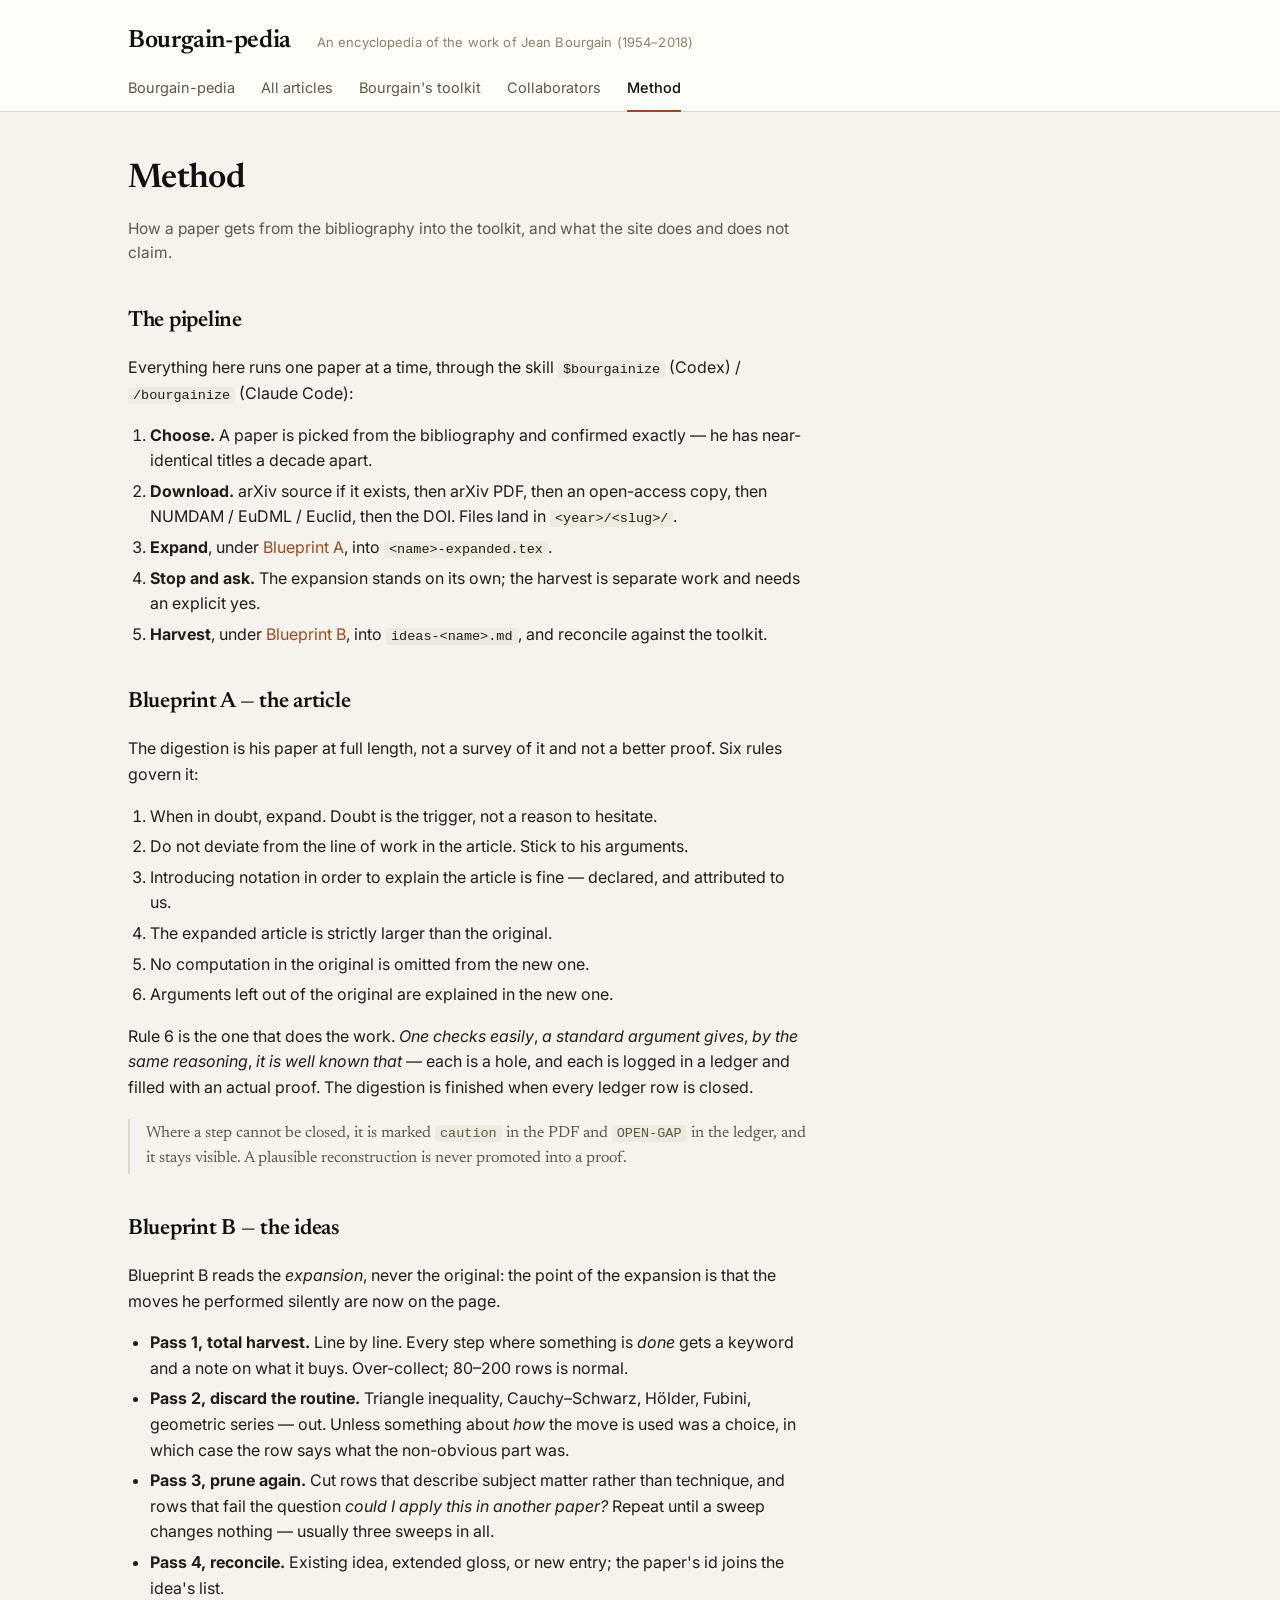
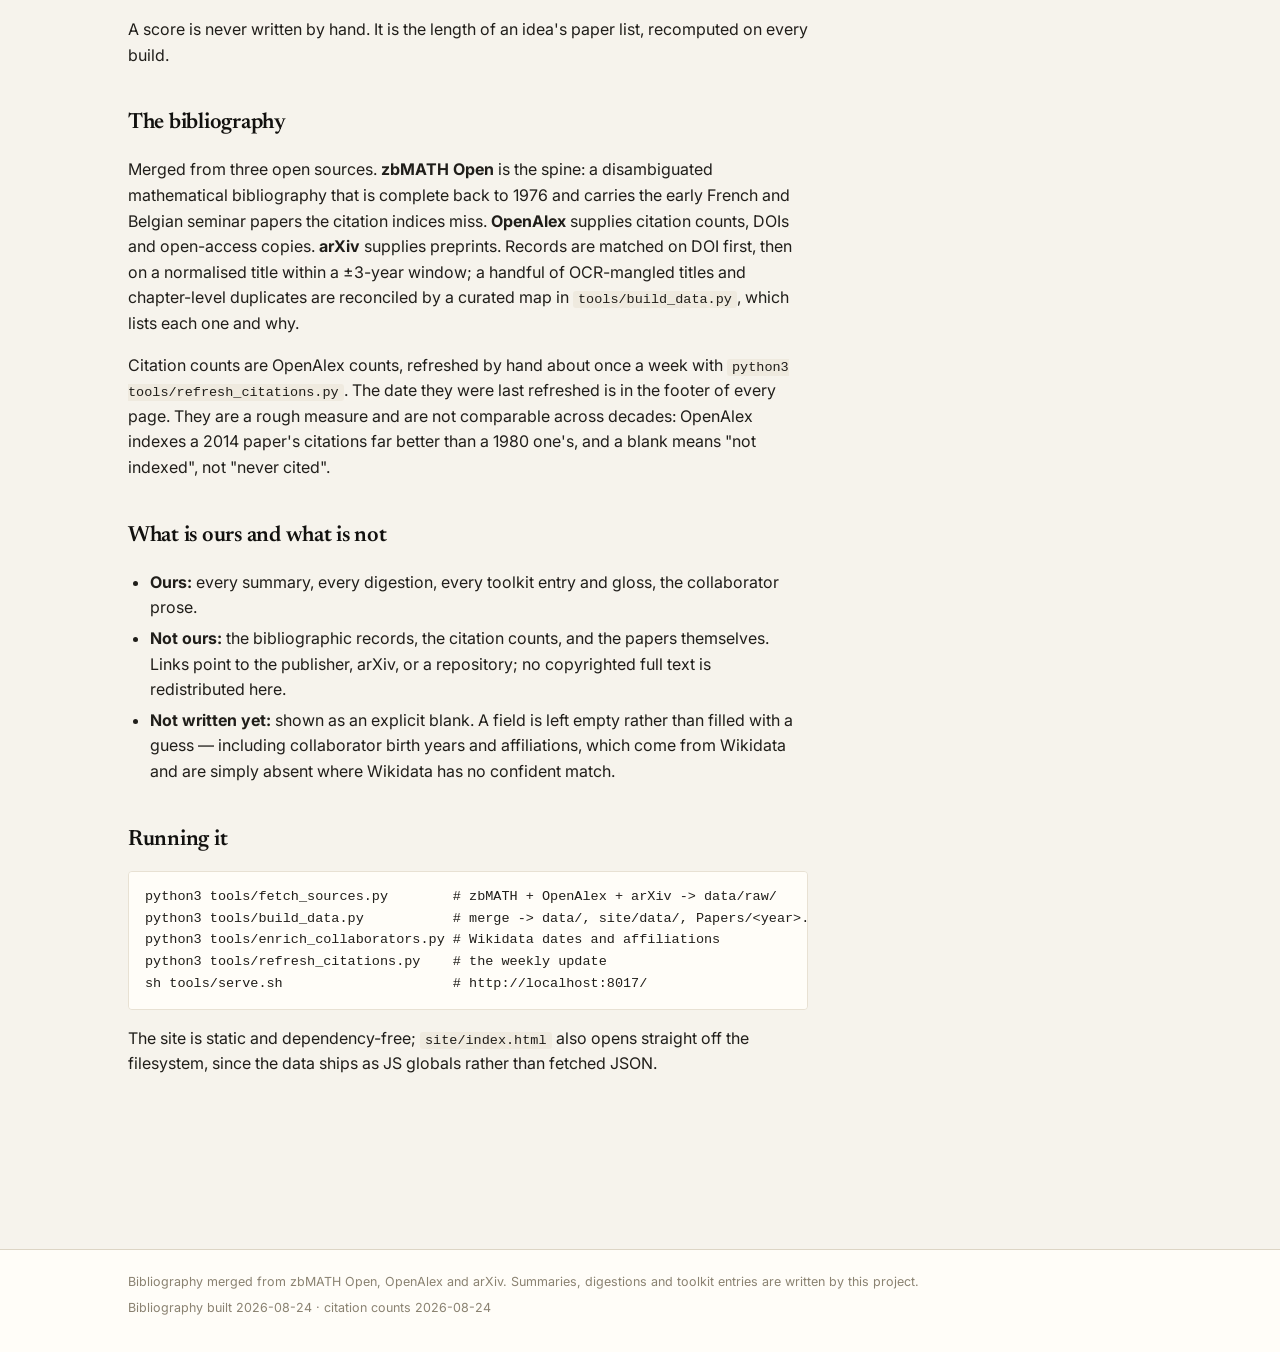
==== site/about.html @ bf78cb31 "Initial commit: bibliography, site, blueprints, and the first digestion An encyclopedia of Jean Bour" ====
<!doctype html>
<html lang="en">
<head>
<meta charset="utf-8">
<meta name="viewport" content="width=device-width, initial-scale=1">
<title>Method · Bourgain-pedia</title>
<link rel="preconnect" href="https://fonts.googleapis.com">
<link rel="preconnect" href="https://fonts.gstatic.com" crossorigin>
<link href="https://fonts.googleapis.com/css2?family=Newsreader:ital,opsz,wght@0,6..72,400;0,600;0,700;1,6..72,400&family=Inter:wght@400;500;600&display=swap" rel="stylesheet">
<link rel="stylesheet" href="assets/style.css">
</head>
<body>
<main>
  <h1 class="page-title">Method</h1>
  <p class="page-lede">
    How a paper gets from the bibliography into the toolkit, and what the site does and
    does not claim.
  </p>

  <div class="prose">
    <h2>The pipeline</h2>
    <p>
      Everything here runs one paper at a time, through the skill
      <code>$bourgainize</code> (Codex) / <code>/bourgainize</code> (Claude Code):
    </p>
    <ol>
      <li><strong>Choose.</strong> A paper is picked from the bibliography and confirmed
        exactly — he has near-identical titles a decade apart.</li>
      <li><strong>Download.</strong> arXiv source if it exists, then arXiv PDF, then an
        open-access copy, then NUMDAM / EuDML / Euclid, then the DOI. Files land in
        <code>&lt;year&gt;/&lt;slug&gt;/</code>.</li>
      <li><strong>Expand</strong>, under <a href="#blueprint-a">Blueprint A</a>, into
        <code>&lt;name&gt;-expanded.tex</code>.</li>
      <li><strong>Stop and ask.</strong> The expansion stands on its own; the harvest is
        separate work and needs an explicit yes.</li>
      <li><strong>Harvest</strong>, under <a href="#blueprint-b">Blueprint B</a>, into
        <code>ideas-&lt;name&gt;.md</code>, and reconcile against the toolkit.</li>
    </ol>

    <h2 id="blueprint-a">Blueprint A — the article</h2>
    <p>
      The digestion is his paper at full length, not a survey of it and not a better
      proof. Six rules govern it:
    </p>
    <ol>
      <li>When in doubt, expand. Doubt is the trigger, not a reason to hesitate.</li>
      <li>Do not deviate from the line of work in the article. Stick to his arguments.</li>
      <li>Introducing notation in order to explain the article is fine — declared, and
        attributed to us.</li>
      <li>The expanded article is strictly larger than the original.</li>
      <li>No computation in the original is omitted from the new one.</li>
      <li>Arguments left out of the original are explained in the new one.</li>
    </ol>
    <p>
      Rule 6 is the one that does the work. <em>One checks easily</em>, <em>a standard
      argument gives</em>, <em>by the same reasoning</em>, <em>it is well known that</em>
      — each is a hole, and each is logged in a ledger and filled with an actual proof.
      The digestion is finished when every ledger row is closed.
    </p>
    <blockquote>
      Where a step cannot be closed, it is marked <code>caution</code> in the PDF and
      <code>OPEN-GAP</code> in the ledger, and it stays visible. A plausible
      reconstruction is never promoted into a proof.
    </blockquote>

    <h2 id="blueprint-b">Blueprint B — the ideas</h2>
    <p>
      Blueprint B reads the <em>expansion</em>, never the original: the point of the
      expansion is that the moves he performed silently are now on the page.
    </p>
    <ul>
      <li><strong>Pass 1, total harvest.</strong> Line by line. Every step where
        something is <em>done</em> gets a keyword and a note on what it buys. Over-collect;
        80–200 rows is normal.</li>
      <li><strong>Pass 2, discard the routine.</strong> Triangle inequality,
        Cauchy–Schwarz, Hölder, Fubini, geometric series — out. Unless something about
        <em>how</em> the move is used was a choice, in which case the row says what the
        non-obvious part was.</li>
      <li><strong>Pass 3, prune again.</strong> Cut rows that describe subject matter
        rather than technique, and rows that fail the question <em>could I apply this in
        another paper?</em> Repeat until a sweep changes nothing — usually three sweeps in
        all.</li>
      <li><strong>Pass 4, reconcile.</strong> Existing idea, extended gloss, or new
        entry; the paper's id joins the idea's list.</li>
    </ul>
    <p>
      A score is never written by hand. It is the length of an idea's paper list,
      recomputed on every build.
    </p>

    <h2>The bibliography</h2>
    <p>
      Merged from three open sources. <strong>zbMATH Open</strong> is the spine: a
      disambiguated mathematical bibliography that is complete back to 1976 and carries
      the early French and Belgian seminar papers the citation indices miss.
      <strong>OpenAlex</strong> supplies citation counts, DOIs and open-access copies.
      <strong>arXiv</strong> supplies preprints. Records are matched on DOI first, then
      on a normalised title within a ±3-year window; a handful of OCR-mangled titles and
      chapter-level duplicates are reconciled by a curated map in
      <code>tools/build_data.py</code>, which lists each one and why.
    </p>
    <p>
      Citation counts are OpenAlex counts, refreshed by hand about once a week with
      <code>python3 tools/refresh_citations.py</code>. The date they were last refreshed
      is in the footer of every page. They are a rough measure and are not comparable
      across decades: OpenAlex indexes a 2014 paper's citations far better than a 1980
      one's, and a blank means "not indexed", not "never cited".
    </p>

    <h2>What is ours and what is not</h2>
    <ul>
      <li><strong>Ours:</strong> every summary, every digestion, every toolkit entry and
        gloss, the collaborator prose.</li>
      <li><strong>Not ours:</strong> the bibliographic records, the citation counts, and
        the papers themselves. Links point to the publisher, arXiv, or a repository; no
        copyrighted full text is redistributed here.</li>
      <li><strong>Not written yet:</strong> shown as an explicit blank. A field is left
        empty rather than filled with a guess — including collaborator birth years and
        affiliations, which come from Wikidata and are simply absent where Wikidata has
        no confident match.</li>
    </ul>

    <h2>Running it</h2>
    <pre><code>python3 tools/fetch_sources.py        # zbMATH + OpenAlex + arXiv -> data/raw/
python3 tools/build_data.py           # merge -> data/, site/data/, Papers/&lt;year&gt;.md
python3 tools/enrich_collaborators.py # Wikidata dates and affiliations
python3 tools/refresh_citations.py    # the weekly update
sh tools/serve.sh                     # http://localhost:8017/</code></pre>
    <p>
      The site is static and dependency-free; <code>site/index.html</code> also opens
      straight off the filesystem, since the data ships as JS globals rather than fetched
      JSON.
    </p>
  </div>
</main>

<script src="data/papers.js"></script>
<script src="assets/app.js"></script>
<script>BP.layout("about");</script>
</body>
</html>
---- site/assets/style.css ----
/* ------------------------------------------------------------------
   Bourgain-pedia — beige / sepia, quiet, typographic.
   One stylesheet for every page.
------------------------------------------------------------------ */

:root {
  /* paper */
  --paper:        #f6f3ec;
  --paper-raised: #fffdf8;
  --paper-sunk:   #efeadf;
  --rule:         #ddd5c5;
  --rule-soft:    #e8e1d3;

  /* ink */
  --ink:          #201e1a;
  --ink-strong:   #12110f;
  --ink-soft:     #5d5749;
  --ink-faint:    #8a8271;

  /* sepia accent */
  --accent:       #9c4a21;
  --accent-warm:  #b4552d;
  --accent-tint:  #f0e3d6;

  --serif: "Newsreader", ui-serif, "Iowan Old Style", "Palatino Linotype",
           Palatino, "Book Antiqua", Georgia, serif;
  --sans:  "Inter", -apple-system, BlinkMacSystemFont, "Segoe UI", Roboto,
           "Helvetica Neue", Arial, sans-serif;
  --mono:  ui-monospace, SFMono-Regular, "SF Mono", Menlo, Consolas, monospace;

  --measure: 68ch;
  --rail: 200px;
}

* { box-sizing: border-box; }

html { -webkit-text-size-adjust: 100%; }

body {
  margin: 0;
  background: var(--paper);
  color: var(--ink);
  font-family: var(--sans);
  font-size: 16px;
  line-height: 1.6;
  font-feature-settings: "kern" 1, "liga" 1;
  -webkit-font-smoothing: antialiased;
}

a { color: var(--accent); text-decoration: none; }
a:hover { text-decoration: underline; text-underline-offset: 2px; }

/* ---------------------------------------------------------- masthead */

header.masthead {
  border-bottom: 1px solid var(--rule);
  background: var(--paper-raised);
}

.masthead-inner {
  max-width: 1080px;
  margin: 0 auto;
  padding: 22px 28px 0;
  display: flex;
  flex-wrap: wrap;
  align-items: baseline;
  gap: 8px 26px;
}

.wordmark {
  font-family: var(--serif);
  font-size: 25px;
  font-weight: 600;
  letter-spacing: -0.015em;
  color: var(--ink-strong);
  white-space: nowrap;
}
.wordmark:hover { text-decoration: none; color: var(--accent); }

.tagline {
  font-size: 13px;
  color: var(--ink-faint);
  letter-spacing: 0.01em;
  flex: 1 1 240px;
}

nav.primary {
  max-width: 1080px;
  margin: 0 auto;
  padding: 14px 28px 0;
  display: flex;
  gap: 26px;
  flex-wrap: wrap;
}

nav.primary a {
  display: block;
  padding-bottom: 11px;
  margin-bottom: -1px;
  color: var(--ink-soft);
  font-size: 14.5px;
  border-bottom: 2px solid transparent;
}
nav.primary a:hover { color: var(--ink-strong); text-decoration: none; }
nav.primary a[aria-current="page"] {
  color: var(--ink-strong);
  border-bottom-color: var(--accent);
  font-weight: 500;
}

/* ------------------------------------------------------------- shell */

main {
  max-width: 1080px;
  margin: 0 auto;
  padding: 40px 28px 96px;
}

.page-title {
  font-family: var(--serif);
  font-size: 34px;
  font-weight: 600;
  letter-spacing: -0.02em;
  color: var(--ink-strong);
  margin: 0 0 10px;
}

.page-lede {
  max-width: var(--measure);
  color: var(--ink-soft);
  font-size: 15.5px;
  margin: 0 0 34px;
}

.eyebrow {
  font-size: 11.5px;
  text-transform: uppercase;
  letter-spacing: 0.13em;
  color: var(--ink-faint);
  font-weight: 600;
  margin: 0 0 10px;
}

/* ------------------------------------------------------------ layout */

.with-rail {
  display: grid;
  grid-template-columns: var(--rail) minmax(0, 1fr);
  gap: 48px;
  align-items: start;
}

.rail {
  position: sticky;
  top: 22px;
  max-height: calc(100vh - 44px);
  overflow-y: auto;
  padding-right: 6px;
}

.rail-heading {
  font-size: 11.5px;
  text-transform: uppercase;
  letter-spacing: 0.13em;
  color: var(--ink-faint);
  font-weight: 600;
  margin: 0 0 12px;
}

.rail-list { list-style: none; margin: 0 0 26px; padding: 0; }

.rail-list button {
  width: 100%;
  display: flex;
  justify-content: space-between;
  align-items: baseline;
  gap: 10px;
  background: none;
  border: 0;
  border-left: 2px solid transparent;
  padding: 4px 8px 4px 10px;
  font: inherit;
  font-size: 14.5px;
  color: var(--ink-soft);
  cursor: pointer;
  text-align: left;
  font-variant-numeric: tabular-nums;
}
.rail-list button:hover { color: var(--ink-strong); background: var(--paper-sunk); }
.rail-list button[aria-current="true"] {
  color: var(--accent);
  border-left-color: var(--accent);
  font-weight: 600;
  background: var(--accent-tint);
}
.rail-list .count { font-size: 12px; color: var(--ink-faint); }
.rail-list button[aria-current="true"] .count { color: var(--accent-warm); }

/* letter rail for the collaborators page */
.letter-grid {
  display: grid;
  grid-template-columns: repeat(auto-fill, minmax(38px, 1fr));
  gap: 4px;
  margin: 0 0 26px;
  padding: 0;
  list-style: none;
}
.letter-grid button {
  width: 100%;
  aspect-ratio: 1;
  display: grid;
  place-items: center;
  background: var(--paper-raised);
  border: 1px solid var(--rule-soft);
  border-radius: 3px;
  font: 600 14px/1 var(--sans);
  color: var(--ink-soft);
  cursor: pointer;
}
.letter-grid button:hover { border-color: var(--rule); color: var(--ink-strong); }
.letter-grid button[disabled] { opacity: 0.32; cursor: default; }
.letter-grid button[aria-current="true"] {
  background: var(--accent); border-color: var(--accent); color: #fffdf8;
}

/* ------------------------------------------------------------ search */

.toolbar {
  display: flex;
  flex-wrap: wrap;
  gap: 12px;
  align-items: center;
  margin: 0 0 26px;
  padding-bottom: 18px;
  border-bottom: 1px solid var(--rule-soft);
}

.search {
  flex: 1 1 260px;
  min-width: 200px;
  padding: 9px 12px;
  font: inherit;
  font-size: 14.5px;
  color: var(--ink);
  background: var(--paper-raised);
  border: 1px solid var(--rule);
  border-radius: 3px;
}
.search:focus { outline: 2px solid var(--accent-tint); border-color: var(--accent-warm); }
.search::placeholder { color: var(--ink-faint); }

.sortbar { display: flex; gap: 4px; align-items: center; }
.sortbar span { font-size: 12.5px; color: var(--ink-faint); margin-right: 4px; }
.sortbar button {
  background: none; border: 1px solid transparent; border-radius: 3px;
  padding: 5px 9px; font: inherit; font-size: 13px; color: var(--ink-soft); cursor: pointer;
}
.sortbar button:hover { background: var(--paper-sunk); }
.sortbar button[aria-pressed="true"] {
  color: var(--accent); border-color: var(--rule); background: var(--paper-raised); font-weight: 600;
}

.result-count { font-size: 13px; color: var(--ink-faint); margin: 0 0 4px; }

/* ------------------------------------------------------------ papers */

.year-heading {
  font-family: var(--serif);
  font-size: 27px;
  font-weight: 600;
  letter-spacing: -0.01em;
  color: var(--ink-strong);
  margin: 6px 0 4px;
  font-variant-numeric: tabular-nums;
}
.year-sub { font-size: 13px; color: var(--ink-faint); margin: 0 0 26px; }

.paper-list { list-style: none; margin: 0; padding: 0; }

.paper {
  padding: 4px 0 0;
  border-top: 1px solid var(--rule-soft);
  margin-top: 26px;
  padding-top: 26px;
}
.paper:first-child { border-top: 0; margin-top: 0; padding-top: 0; }

.paper-head {
  display: flex;
  align-items: baseline;
  gap: 18px;
  justify-content: space-between;
}

.paper-title {
  font-family: var(--serif);
  font-size: 20.5px;
  font-weight: 700;
  line-height: 1.32;
  letter-spacing: -0.011em;
  color: var(--ink-strong);
  margin: 0;
  flex: 1 1 auto;
}

/* the citation badge — refreshed weekly from OpenAlex */
.cites {
  flex: 0 0 auto;
  font-family: var(--sans);
  font-size: 12px;
  font-variant-numeric: tabular-nums;
  color: var(--accent);
  background: var(--accent-tint);
  border: 1px solid #e3d2c2;
  border-radius: 999px;
  padding: 2px 10px;
  white-space: nowrap;
}
.cites.none { color: var(--ink-faint); background: var(--paper-sunk); border-color: var(--rule-soft); }
.cites b { font-weight: 600; }

.paper-authors {
  margin: 9px 0 0;
  font-size: 14.5px;
  color: var(--ink);
}
.paper-authors .self { color: var(--ink-faint); }

.paper-ref {
  margin: 3px 0 0;
  font-family: var(--serif);
  font-size: 15px;
  font-style: italic;
  color: var(--ink-soft);
}

.paper-meta {
  margin: 8px 0 0;
  font-size: 12.5px;
  color: var(--ink-faint);
  display: flex;
  flex-wrap: wrap;
  gap: 4px 12px;
}
.paper-meta code { font-family: var(--mono); font-size: 11.5px; }

/* the two placeholder slots the project fills in */
.slot {
  margin: 14px 0 0;
  padding: 0 0 0 14px;
  border-left: 2px solid var(--rule-soft);
}
.slot-label {
  font-size: 11px;
  text-transform: uppercase;
  letter-spacing: 0.12em;
  color: var(--ink-faint);
  font-weight: 600;
  margin: 0 0 3px;
}
.slot-body { margin: 0; font-size: 15px; color: var(--ink); }
.slot-body.empty { color: var(--ink-faint); font-style: italic; }
.slot.filled { border-left-color: var(--accent-warm); }

.paper-links {
  margin: 14px 0 0;
  display: flex;
  flex-wrap: wrap;
  gap: 6px 8px;
  align-items: center;
}

.chip {
  display: inline-block;
  font-size: 12.5px;
  line-height: 1;
  padding: 6px 11px;
  border: 1px solid var(--rule);
  border-radius: 999px;
  background: var(--paper-raised);
  color: var(--ink-soft);
}
.chip:hover { border-color: var(--accent-warm); color: var(--accent); text-decoration: none; }
.chip.primary { border-color: var(--accent-warm); color: var(--accent); font-weight: 500; }
.chip.tag { border-style: dashed; color: var(--ink-faint); }
.chip.tag:hover { border-color: var(--rule); color: var(--ink-faint); }

/* ------------------------------------------------------- collaborators */

.person {
  border-top: 1px solid var(--rule-soft);
  margin-top: 22px;
  padding-top: 22px;
}
.person:first-child { border-top: 0; margin-top: 0; padding-top: 0; }

.person-head { display: flex; align-items: baseline; gap: 14px; justify-content: space-between; }

.person-name {
  font-family: var(--serif);
  font-size: 19px;
  font-weight: 700;
  color: var(--ink-strong);
  margin: 0;
}
.person-dates { font-size: 13.5px; color: var(--ink-faint); font-variant-numeric: tabular-nums; }
.person-inst { margin: 5px 0 0; font-size: 14px; color: var(--ink-soft); }
.person-bio  { margin: 7px 0 0; font-size: 15px; max-width: var(--measure); }
.person-bio.empty { color: var(--ink-faint); font-style: italic; }
.person-papers { margin: 9px 0 0; font-size: 13px; color: var(--ink-faint); }
.person-papers a { color: var(--ink-soft); }

.score {
  flex: 0 0 auto;
  font-size: 12px;
  font-variant-numeric: tabular-nums;
  color: var(--accent);
  background: var(--accent-tint);
  border: 1px solid #e3d2c2;
  border-radius: 999px;
  padding: 2px 10px;
  white-space: nowrap;
}

/* ------------------------------------------------------------ toolkit */

.idea {
  border-top: 1px solid var(--rule-soft);
  margin-top: 22px;
  padding-top: 22px;
}
.idea:first-child { border-top: 0; margin-top: 0; padding-top: 0; }
.idea-head { display: flex; align-items: baseline; gap: 14px; justify-content: space-between; }
.idea-name {
  font-family: var(--serif); font-size: 19px; font-weight: 700;
  color: var(--ink-strong); margin: 0;
}
.idea-gloss { margin: 6px 0 0; font-size: 15px; max-width: var(--measure); }
.idea-gloss.empty { color: var(--ink-faint); font-style: italic; }

.stratum {
  margin: 44px 0 0;
  padding: 0 0 2px;
}
.stratum > h2 {
  font-family: var(--serif);
  font-size: 22px;
  font-weight: 600;
  color: var(--ink-strong);
  margin: 0 0 3px;
}
.stratum > p.stratum-note {
  margin: 0 0 20px; font-size: 14px; color: var(--ink-soft); max-width: var(--measure);
}

/* -------------------------------------------------------------- misc */

.empty-state {
  border: 1px dashed var(--rule);
  border-radius: 4px;
  background: var(--paper-raised);
  padding: 26px 28px;
  color: var(--ink-soft);
  font-size: 15px;
  max-width: var(--measure);
}
.empty-state p { margin: 0 0 12px; }
.empty-state p:last-child { margin: 0; }
.empty-state code {
  font-family: var(--mono); font-size: 13px;
  background: var(--paper-sunk); padding: 1px 5px; border-radius: 3px;
}

.stats {
  display: grid;
  grid-template-columns: repeat(auto-fit, minmax(150px, 1fr));
  gap: 1px;
  background: var(--rule-soft);
  border: 1px solid var(--rule-soft);
  border-radius: 4px;
  overflow: hidden;
  margin: 0 0 40px;
}
.stat { background: var(--paper-raised); padding: 18px 20px; }
.stat .n {
  font-family: var(--serif); font-size: 27px; font-weight: 600;
  color: var(--ink-strong); font-variant-numeric: tabular-nums; display: block;
  letter-spacing: -0.02em;
}
.stat .k {
  font-size: 11.5px; text-transform: uppercase; letter-spacing: 0.1em;
  color: var(--ink-faint); font-weight: 600; margin-top: 3px; display: block;
}

.prose { max-width: var(--measure); font-size: 16px; }
.prose h2 {
  font-family: var(--serif); font-size: 22px; font-weight: 600;
  color: var(--ink-strong); margin: 38px 0 10px; letter-spacing: -0.012em;
}
.prose h3 { font-size: 15px; font-weight: 600; margin: 24px 0 6px; color: var(--ink-strong); }
.prose p, .prose li { color: var(--ink); }
.prose ul, .prose ol { padding-left: 22px; }
.prose li { margin: 5px 0; }
.prose code {
  font-family: var(--mono); font-size: 13.5px;
  background: var(--paper-sunk); padding: 1px 5px; border-radius: 3px;
}
.prose pre {
  background: var(--paper-raised); border: 1px solid var(--rule-soft);
  border-radius: 4px; padding: 14px 16px; overflow-x: auto; font-size: 13px;
}
.prose pre code { background: none; padding: 0; }
.prose blockquote {
  margin: 18px 0; padding: 2px 0 2px 16px;
  border-left: 2px solid var(--rule); color: var(--ink-soft);
  font-family: var(--serif); font-size: 16px;
}

footer.colophon {
  border-top: 1px solid var(--rule);
  background: var(--paper-raised);
  margin-top: 60px;
}
.colophon-inner {
  max-width: 1080px; margin: 0 auto; padding: 22px 28px 34px;
  font-size: 12.5px; color: var(--ink-faint);
  display: flex; flex-wrap: wrap; gap: 6px 22px; justify-content: space-between;
}

.jump-top {
  display: inline-block; margin-top: 34px; font-size: 13px; color: var(--ink-faint);
}

@media (max-width: 820px) {
  .with-rail { grid-template-columns: 1fr; gap: 26px; }
  .rail { position: static; max-height: none; }
  .rail-list { display: flex; flex-wrap: wrap; gap: 2px; margin-bottom: 18px; }
  .rail-list li { flex: 0 0 auto; }
  .rail-list button { width: auto; border-left: 0; border-bottom: 2px solid transparent; }
  .rail-list button[aria-current="true"] { border-left: 0; border-bottom-color: var(--accent); }
  .page-title { font-size: 28px; }
  main { padding: 28px 20px 72px; }
  .masthead-inner, nav.primary, .colophon-inner { padding-left: 20px; padding-right: 20px; }
}

@media print {
  .rail, nav.primary, .toolbar, footer.colophon { display: none; }
  body { background: #fff; }
}

/* year index — the default view of "All articles" */
.year-index {
  display: grid;
  grid-template-columns: repeat(auto-fill, minmax(112px, 1fr));
  gap: 8px;
}
.year-index .year-cell {
  display: flex;
  flex-direction: column;
  gap: 1px;
  padding: 12px 13px;
  background: var(--paper-raised);
  border: 1px solid var(--rule-soft);
  border-radius: 4px;
  cursor: pointer;
  text-align: left;
  font: inherit;
}
.year-index .year-cell:hover {
  border-color: var(--accent-warm);
  background: var(--accent-tint);
}
.year-index .y {
  font-family: var(--serif);
  font-size: 20px;
  font-weight: 600;
  color: var(--ink-strong);
  font-variant-numeric: tabular-nums;
  letter-spacing: -0.01em;
}
.year-index .c {
  font-size: 11.5px;
  color: var(--ink-faint);
  font-variant-numeric: tabular-nums;
}
.year-index .year-cell:hover .y { color: var(--accent); }

.stat .n.small { font-size: 21px; white-space: nowrap; }
.person-papers a.more { color: var(--accent); }
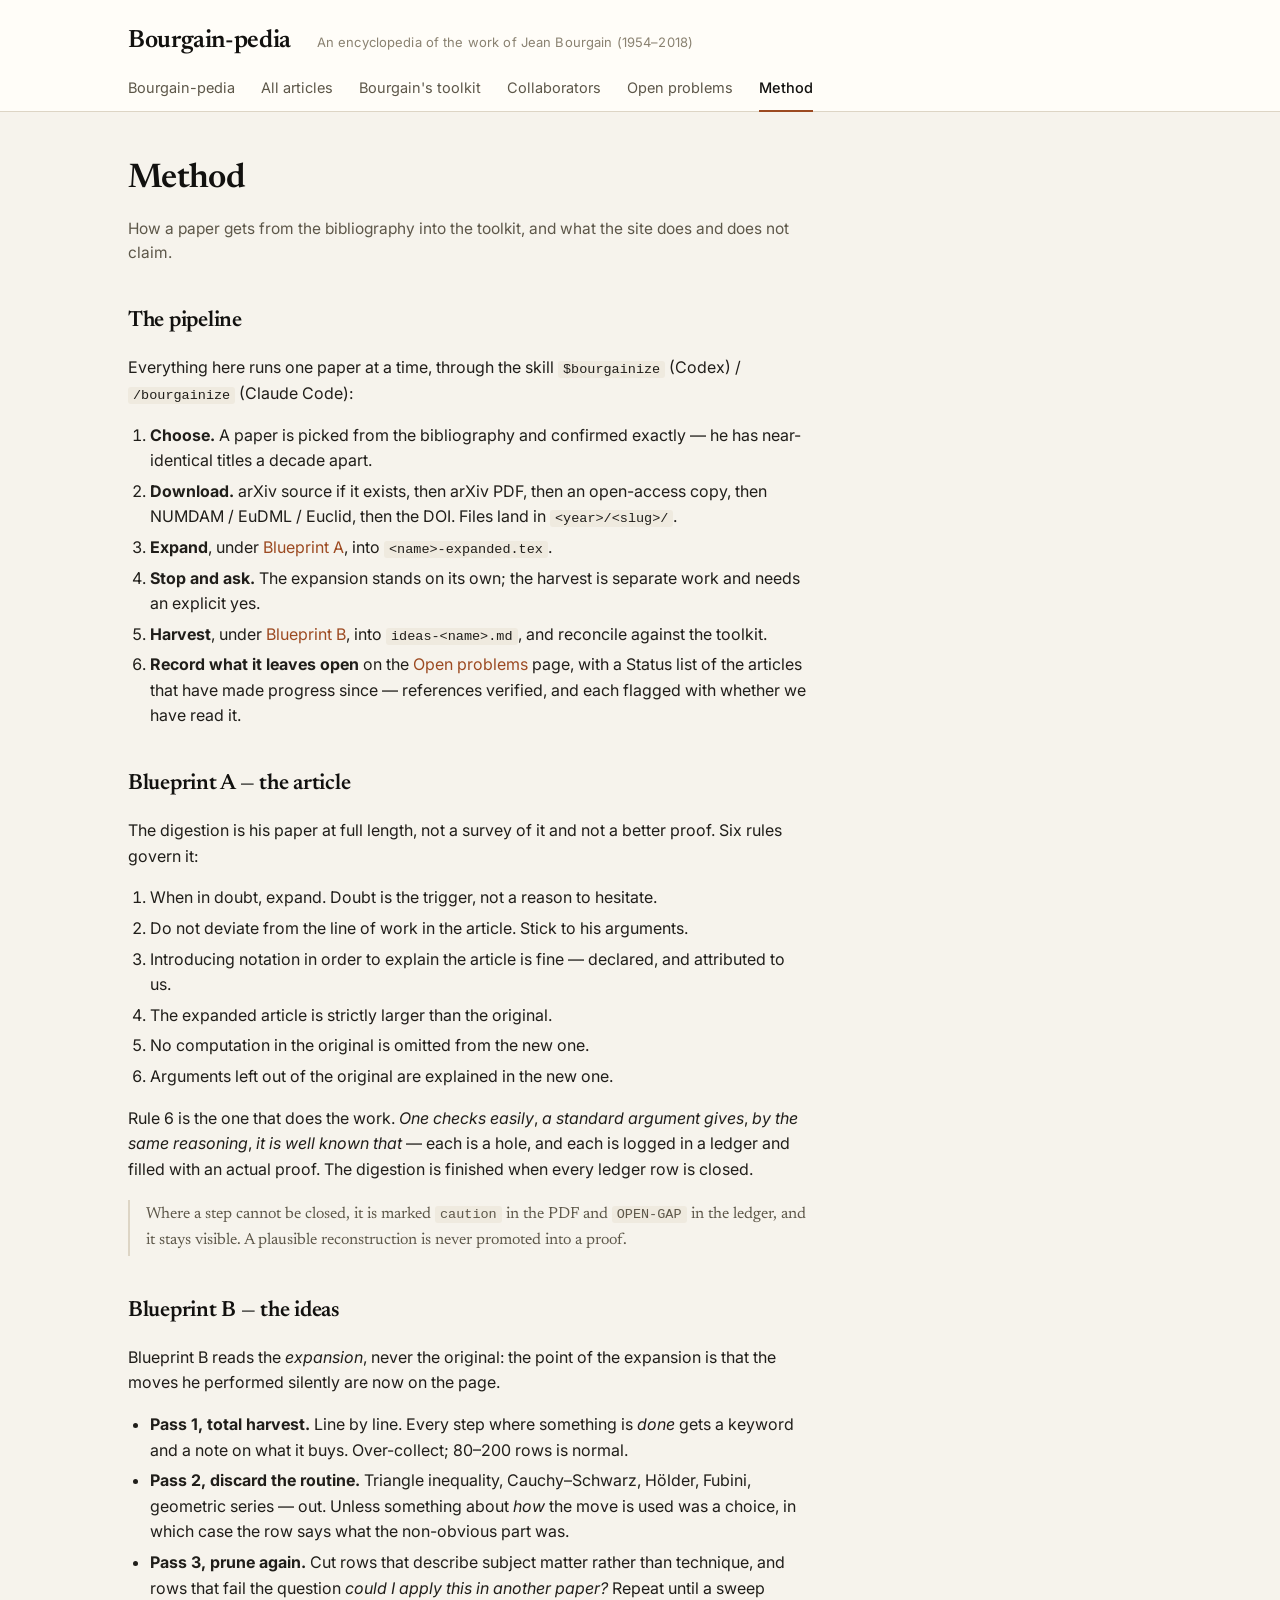
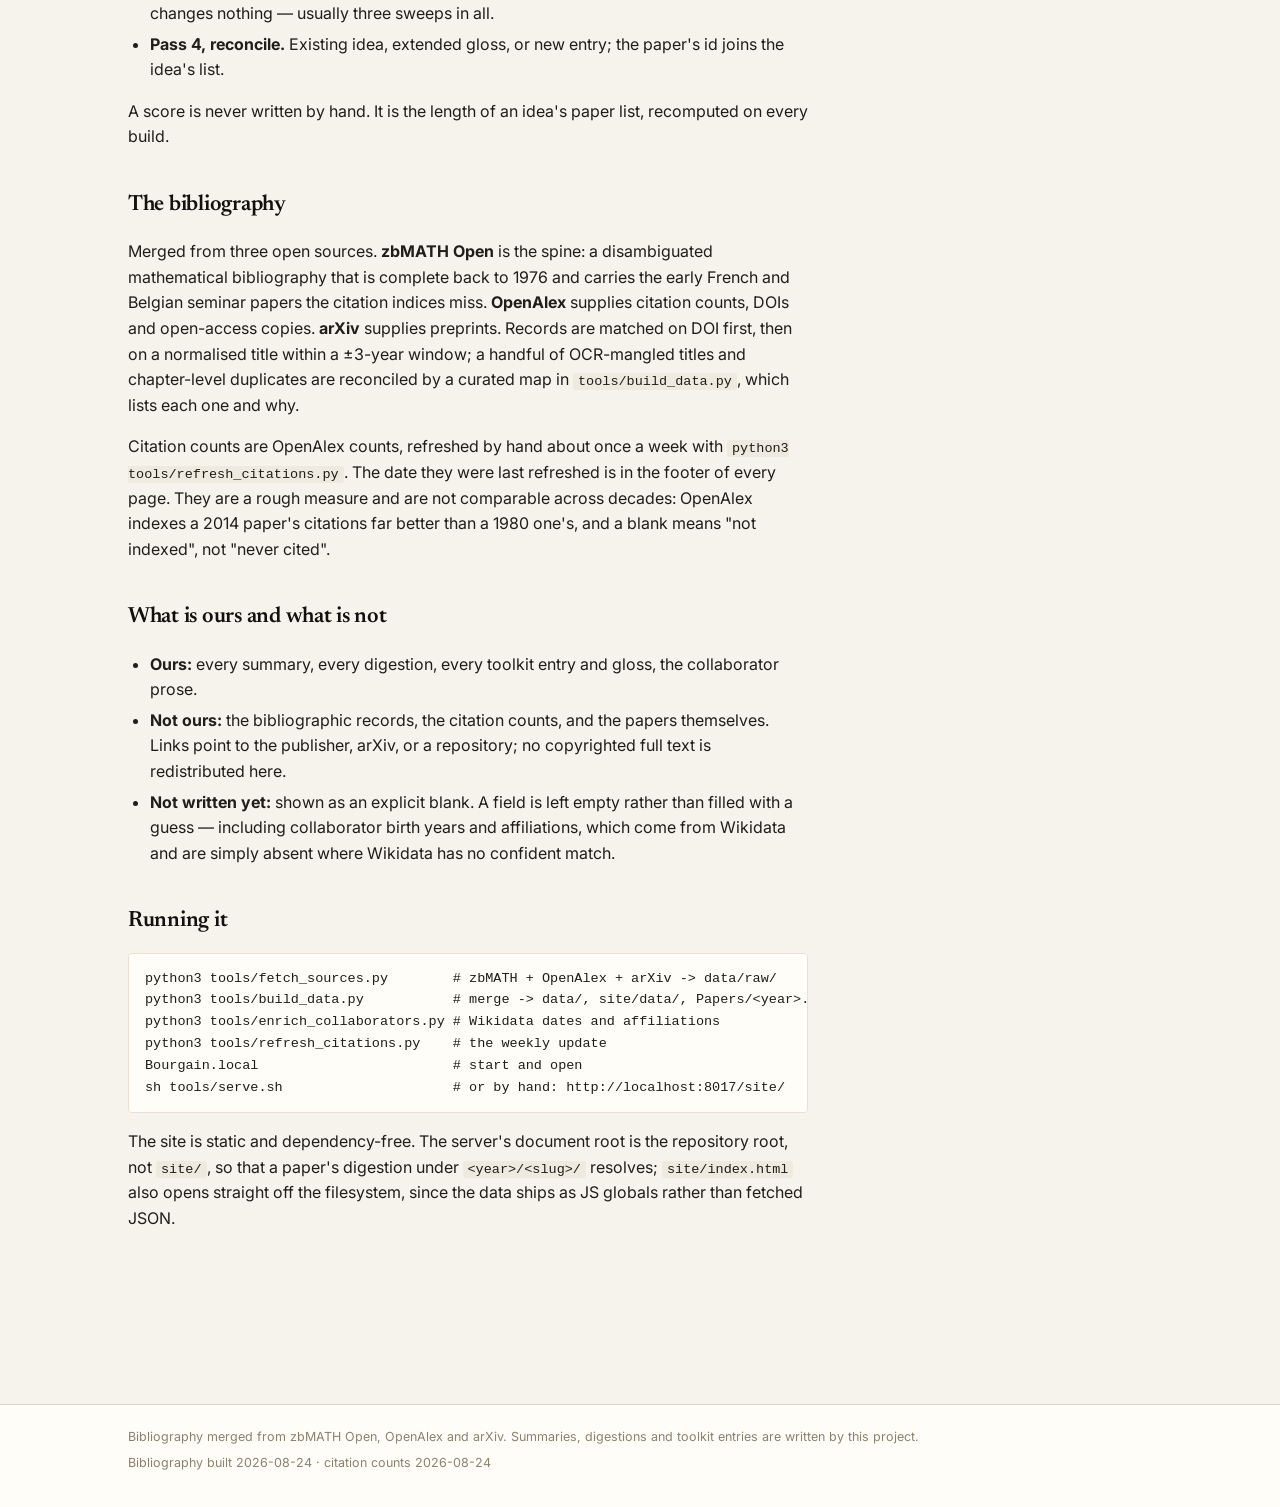
==== commit 2b969fac: "Finish Blueprint A on Bourgain-Wolff; add the Open problems page Blueprint A, complete. Ledger: 80 c" ====
--- a/site/about.html
+++ b/site/about.html
@@ -35,6 +35,10 @@
         separate work and needs an explicit yes.</li>
       <li><strong>Harvest</strong>, under <a href="#blueprint-b">Blueprint B</a>, into
         <code>ideas-&lt;name&gt;.md</code>, and reconcile against the toolkit.</li>
+      <li><strong>Record what it leaves open</strong> on the
+        <a href="problems.html">Open problems</a> page, with a Status list of the
+        articles that have made progress since — references verified, and each flagged
+        with whether we have read it.</li>
     </ol>
 
     <h2 id="blueprint-a">Blueprint A — the article</h2>
@@ -125,9 +129,12 @@
 python3 tools/build_data.py           # merge -> data/, site/data/, Papers/&lt;year&gt;.md
 python3 tools/enrich_collaborators.py # Wikidata dates and affiliations
 python3 tools/refresh_citations.py    # the weekly update
-sh tools/serve.sh                     # http://localhost:8017/</code></pre>
+Bourgain.local                        # start and open
+sh tools/serve.sh                     # or by hand: http://localhost:8017/site/</code></pre>
     <p>
-      The site is static and dependency-free; <code>site/index.html</code> also opens
+      The site is static and dependency-free. The server's document root is the repository
+      root, not <code>site/</code>, so that a paper's digestion under
+      <code>&lt;year&gt;/&lt;slug&gt;/</code> resolves; <code>site/index.html</code> also opens
       straight off the filesystem, since the data ships as JS globals rather than fetched
       JSON.
     </p>
--- a/site/assets/style.css
+++ b/site/assets/style.css
@@ -587,3 +587,75 @@
 
 .stat .n.small { font-size: 21px; white-space: nowrap; }
 .person-papers a.more { color: var(--accent); }
+
+.slot-body .dpath {
+  font-family: var(--mono);
+  font-size: 11.5px;
+  color: var(--ink-faint);
+  word-break: break-all;
+}
+
+/* ------------------------------------------------------- open problems */
+
+.prob-field {
+  margin: 4px 0 0;
+  font-size: 11.5px;
+  text-transform: uppercase;
+  letter-spacing: 0.11em;
+  color: var(--ink-faint);
+  font-weight: 600;
+}
+.prob-quote {
+  margin: 12px 0 0;
+  padding: 2px 0 2px 14px;
+  border-left: 2px solid var(--rule);
+  font-family: var(--serif);
+  font-size: 15.5px;
+  font-style: italic;
+  color: var(--ink-soft);
+  max-width: var(--measure);
+}
+.prob-partial { margin: 4px 0 0; padding-left: 20px; font-size: 14.5px; max-width: var(--measure); }
+.prob-partial li { margin: 4px 0; }
+.prob-status {
+  margin: 12px 0 0;
+  font-size: 13.5px;
+  color: var(--ink-soft);
+  max-width: var(--measure);
+  background: var(--paper-sunk);
+  border-radius: 3px;
+  padding: 9px 12px;
+}
+
+.prog-list { list-style: none; margin: 4px 0 0; padding: 0; }
+.prog {
+  display: grid;
+  grid-template-columns: 92px minmax(0, 1fr);
+  gap: 12px;
+  padding: 10px 0;
+  border-top: 1px dotted var(--rule-soft);
+}
+.prog:first-child { border-top: 0; }
+.prog .kind {
+  font-size: 10.5px;
+  text-transform: uppercase;
+  letter-spacing: 0.08em;
+  font-weight: 600;
+  padding: 3px 0 0;
+}
+.kind-resolves { color: var(--accent); }
+.kind-positive { color: #2e6b4f; }
+.kind-partial  { color: var(--ink-faint); }
+.prog-ref  { margin: 0; font-size: 14.5px; }
+.prog-what { margin: 4px 0 0; font-size: 14px; color: var(--ink-soft); max-width: var(--measure); }
+.prog-prov { margin: 4px 0 0; font-size: 11.5px; color: var(--ink-faint); }
+.prog-prov strong { color: var(--accent-warm); font-weight: 600; }
+
+.score.status-solved { color: #2e6b4f; background: #e8f0eb; border-color: #cfe0d5; }
+.score.status-unchecked { color: var(--ink-faint); background: var(--paper-sunk); border-color: var(--rule-soft); }
+.rail-list button.muted { opacity: 0.5; }
+
+@media (max-width: 700px) {
+  .prog { grid-template-columns: 1fr; gap: 2px; }
+}
+.score.status-resolved-preprint { color: #7a5a1f; background: #f5eddb; border-color: #e4d5b4; }
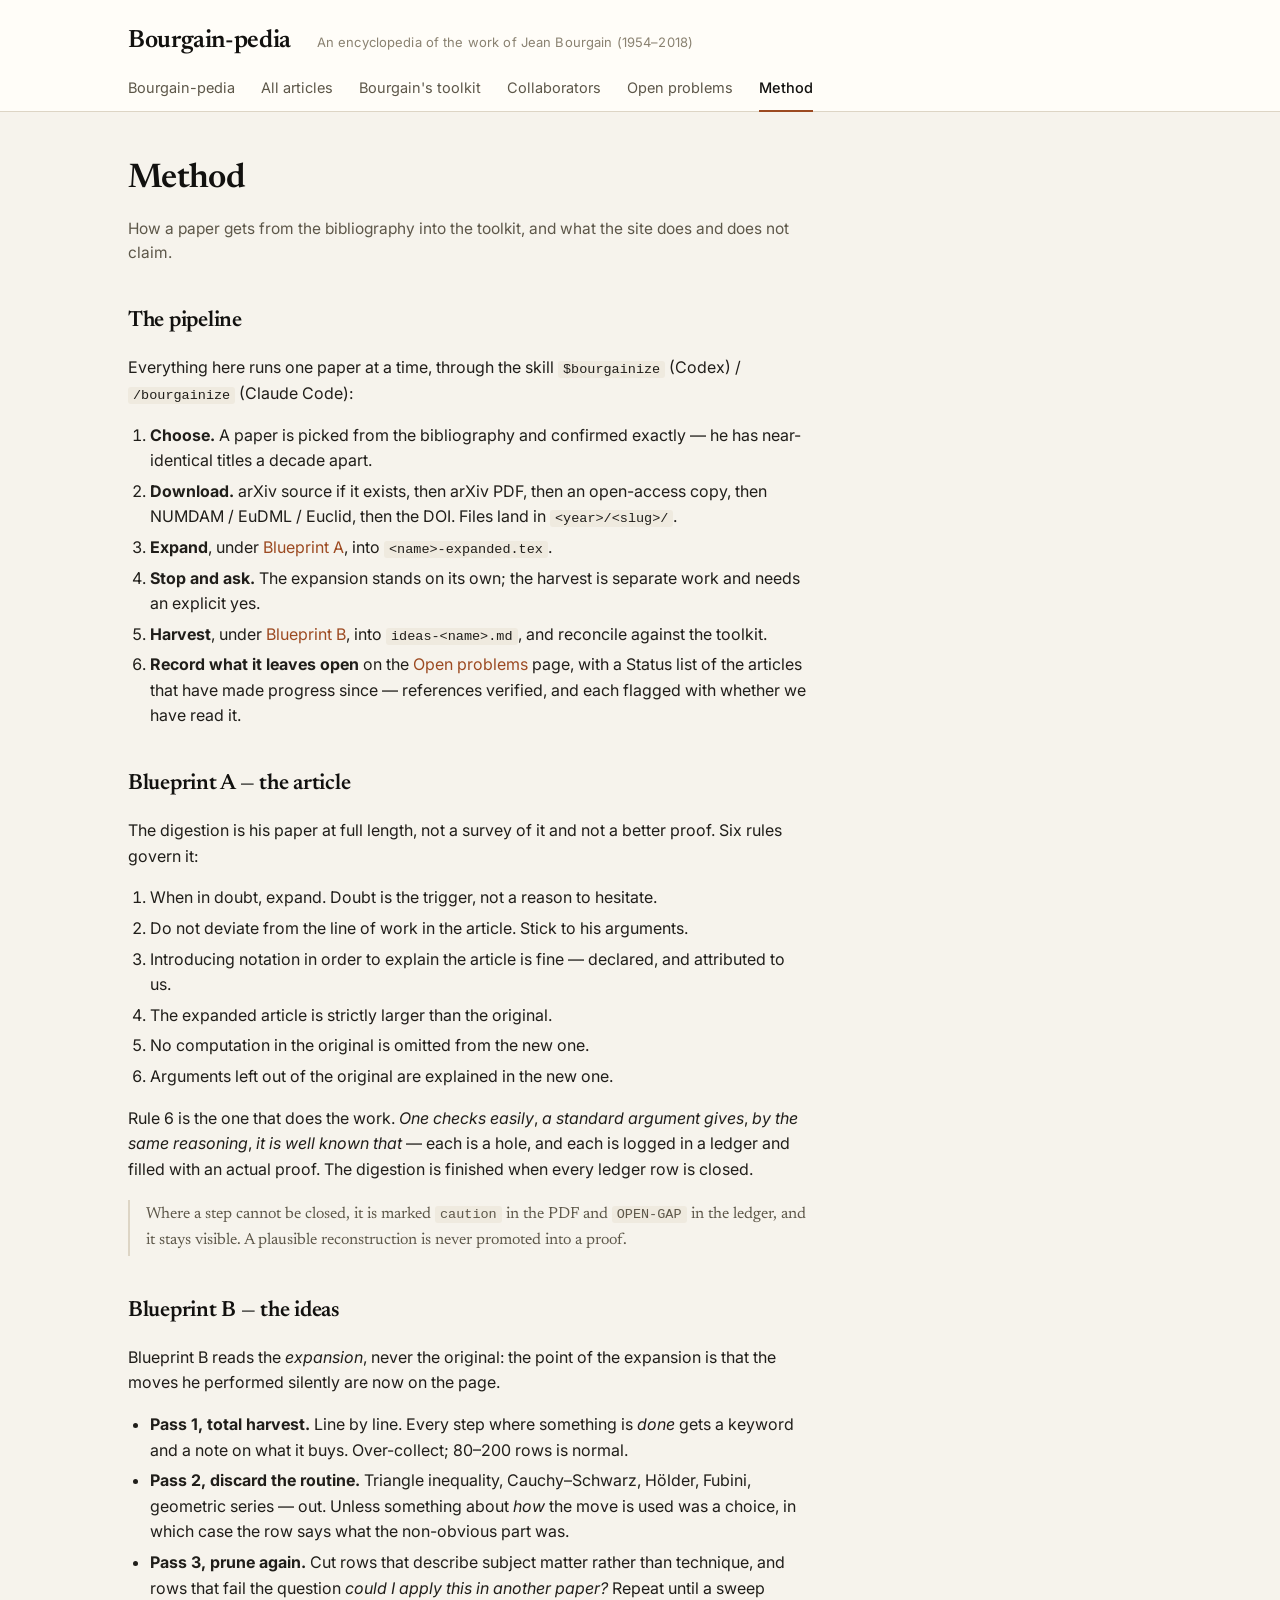
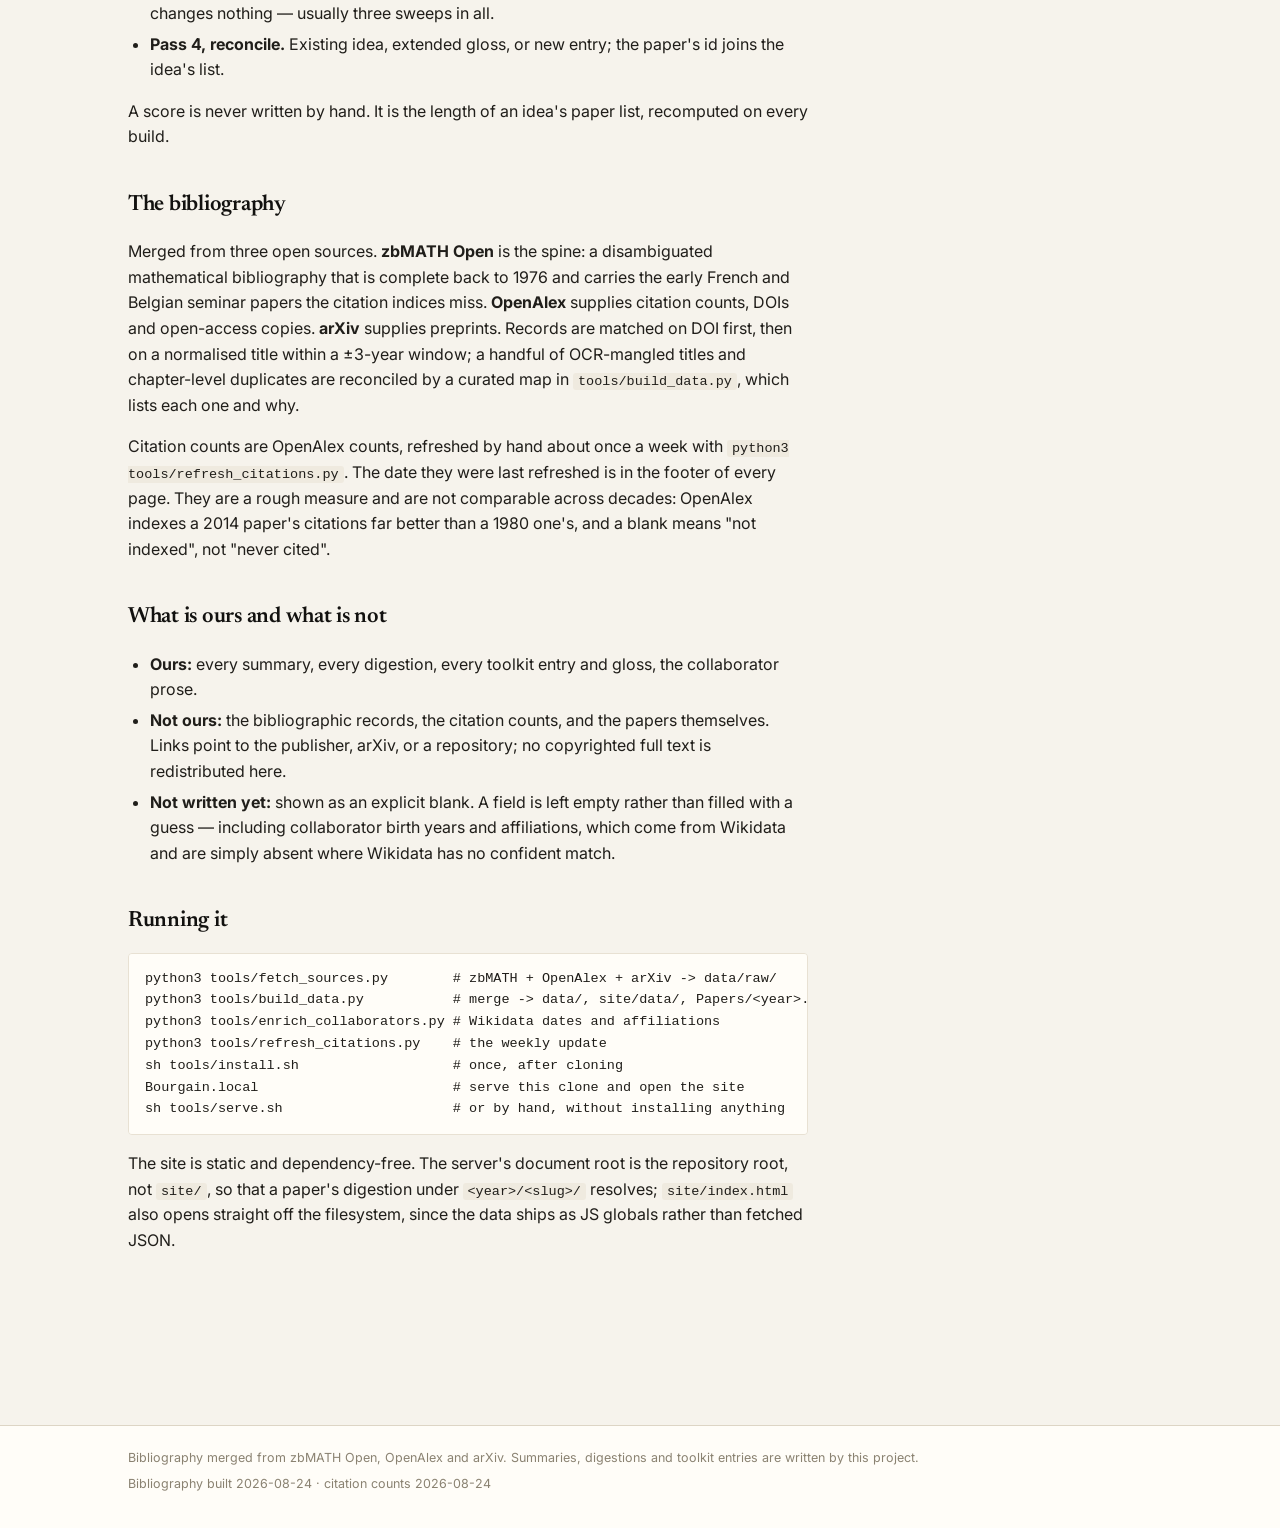
==== commit f672c08a: "Make the repo self-contained for collaborators The repository already stands alone - it is its own G" ====
--- a/site/about.html
+++ b/site/about.html
@@ -129,8 +129,9 @@
 python3 tools/build_data.py           # merge -> data/, site/data/, Papers/&lt;year&gt;.md
 python3 tools/enrich_collaborators.py # Wikidata dates and affiliations
 python3 tools/refresh_citations.py    # the weekly update
-Bourgain.local                        # start and open
-sh tools/serve.sh                     # or by hand: http://localhost:8017/site/</code></pre>
+sh tools/install.sh                   # once, after cloning
+Bourgain.local                        # serve this clone and open the site
+sh tools/serve.sh                     # or by hand, without installing anything</code></pre>
     <p>
       The site is static and dependency-free. The server's document root is the repository
       root, not <code>site/</code>, so that a paper's digestion under
--- a/site/assets/style.css
+++ b/site/assets/style.css
@@ -659,3 +659,26 @@
   .prog { grid-template-columns: 1fr; gap: 2px; }
 }
 .score.status-resolved-preprint { color: #7a5a1f; background: #f5eddb; border-color: #e4d5b4; }
+
+/* grouping switch on the articles page */
+.rail-list.groupby { display: flex; gap: 4px; margin-bottom: 22px; }
+.rail-list.groupby li { flex: 1 1 0; }
+.rail-list.groupby button {
+  justify-content: center;
+  border: 1px solid var(--rule-soft);
+  border-radius: 3px;
+  background: var(--paper-raised);
+  padding: 6px 8px;
+}
+.rail-list.groupby button[aria-current="true"] {
+  background: var(--accent); border-color: var(--accent); color: #fffdf8;
+}
+.year-index.area-index { grid-template-columns: repeat(auto-fill, minmax(215px, 1fr)); }
+.area-index .y { font-size: 16px; line-height: 1.25; }
+
+.readings { list-style: none; margin: 0; padding: 0; font-size: 15px; }
+.readings li { margin: 0 0 6px; }
+.readings li:last-child { margin-bottom: 0; }
+.reading-note {
+  display: block; font-size: 12.5px; color: var(--ink-faint); margin-top: 1px;
+}
